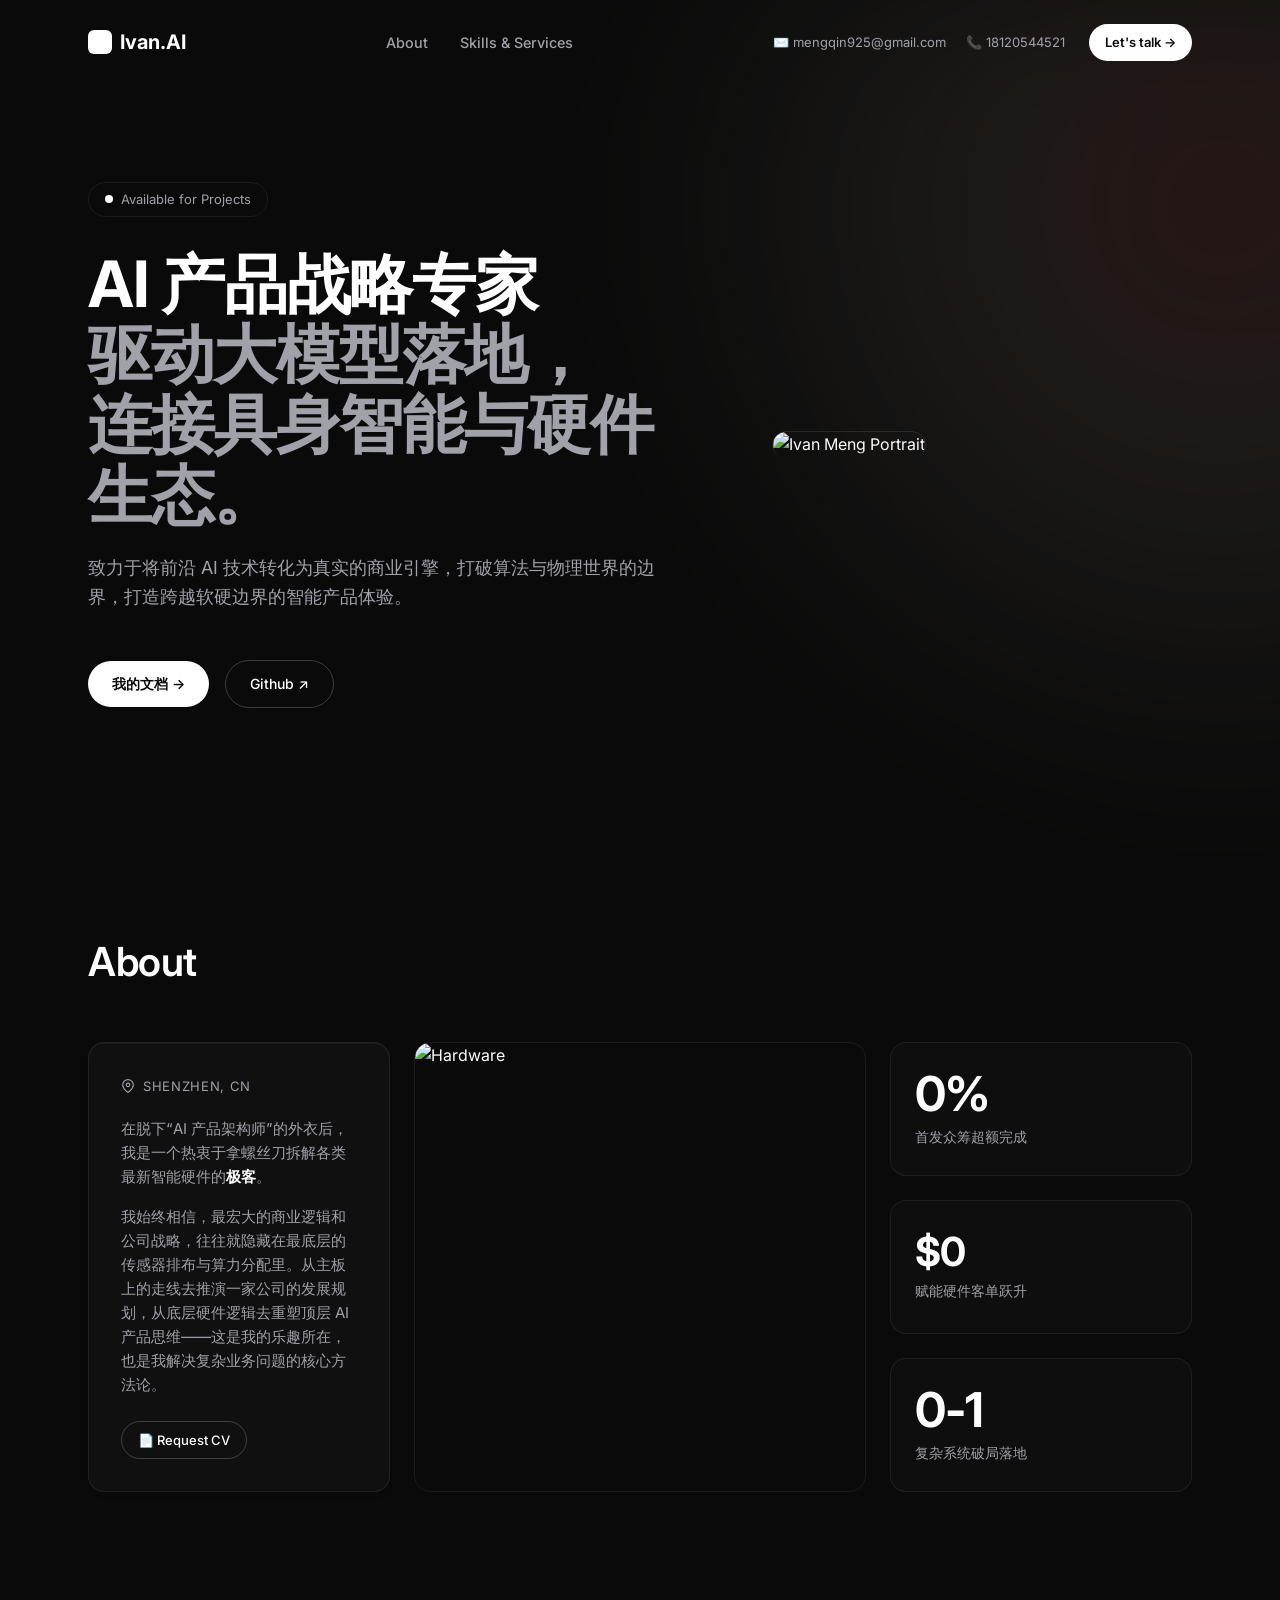
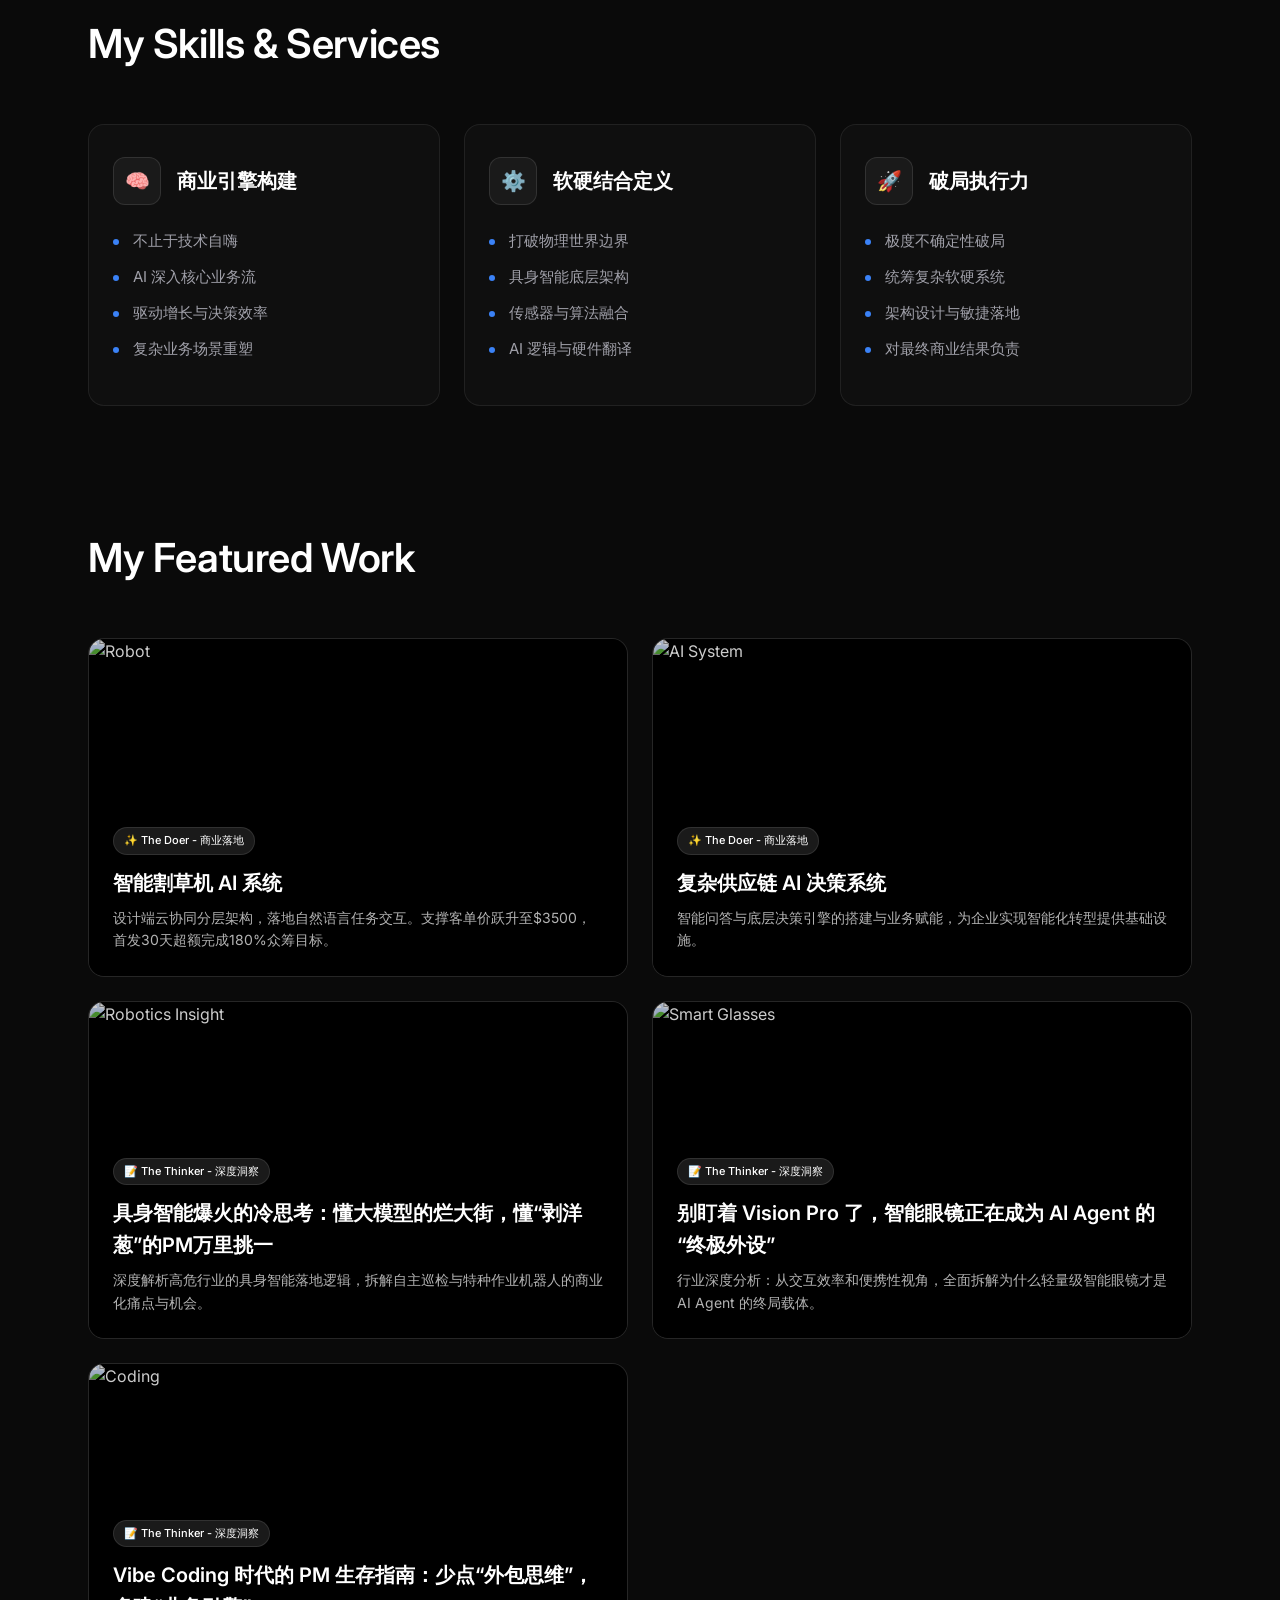
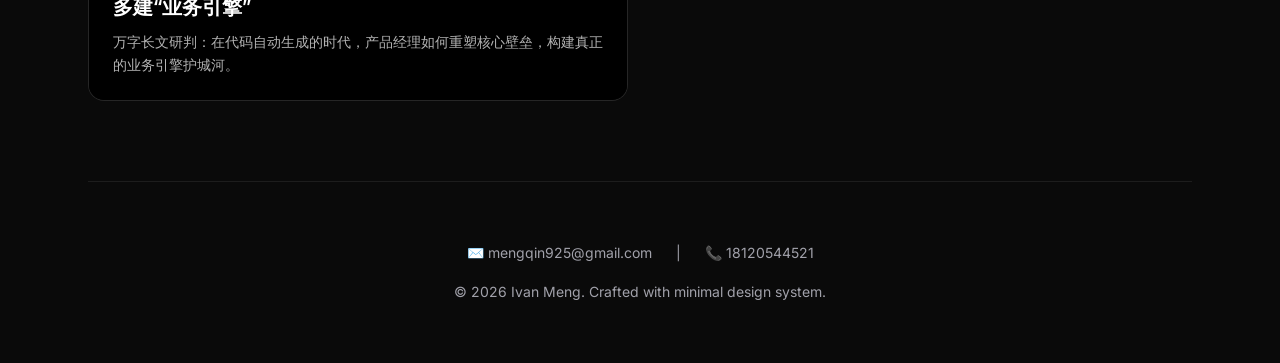
==== index.html @ e485a3a6 "Add files via upload" ====
<!DOCTYPE html>
<html lang="zh-CN">
<head>
  <meta charset="UTF-8">
  <meta name="viewport" content="width=device-width, initial-scale=1.0">
  <title>Ivan Meng | AI 产品战略专家</title>
  
  <link rel="preconnect" href="https://fonts.googleapis.com">
  <link rel="preconnect" href="https://fonts.gstatic.com" crossorigin>
  <link href="https://fonts.googleapis.com/css2?family=Inter:wght@400;500;600;700&display=swap" rel="stylesheet">
  <link rel="stylesheet" href="styles.css">

  
<base target="_blank">
</head>
<body>

  <div class="hero-glow" id="glow"></div>

  <nav id="navbar">
    <div class="container" style="display: flex; justify-content: space-between; align-items: center; width: 100%;">
      <div class="logo">
        <div class="logo-icon"></div>
        Ivan.AI
      </div>
      
      <div class="nav-links">
        <a href="./孟骎_AI产品经理_18120544521.pdf" target="_blank">About</a>
        <a href="https://www.lingguang.com/share/FLASH_APP-42844091-31a5-443f-b839-f3b4b9cdcef857" target="_blank">Skills & Services</a>
      </div>

      <div style="display: flex; align-items: center; gap: 24px;">
        <div class="nav-contacts">
          <a href="mailto:mengqin925@gmail.com">✉️ mengqin925@gmail.com</a>
          <a href="tel:18120544521">📞 18120544521</a>
        </div>
        
        <div class="wechat-wrapper">
          <a href="javascript:void(0)" class="btn-primary" style="padding: 8px 16px; font-size: 13px;">Let's talk →</a>
          <img src="./微信码.jpg" alt="WeChat QR Code" class="wechat-qr">
        </div>
      </div>
    </div>
  </nav>

  <div class="container">
    
    <section class="hero-section">
      <div class="hero-inner">
        <div class="hero-content">
          <div class="status-pill">Available for Projects</div>
          <h1 class="hero-title">AI 产品战略专家<br><span>驱动大模型落地，<br>连接具身智能与硬件生态。</span></h1>
          <p class="hero-desc">致力于将前沿 AI 技术转化为真实的商业引擎，打破算法与物理世界的边界，打造跨越软硬边界的智能产品体验。</p>
          <div class="hero-actions">
            <a href="https://ucnexlehnema.feishu.cn/wiki/YleUwMeBDiUy2dkCQl4c63Kfnoe?from=from_copylink" target="_blank" class="btn-primary">我的文档 →</a>
            <a href="https://github.com/dashboard" target="_blank" class="btn-secondary">Github ↗</a>
          </div>
        </div>
        
        <div class="hero-visual">
          <img src="./image_482949920135382.png" alt="Ivan Meng Portrait">
        </div>
      </div>
    </section>

    <section id="about">
      <h2 class="section-title">About</h2>
      <div class="about-grid">
        <div class="glass-card about-text">
          <div>
            <div class="location-tag">
              <svg width="14" height="14" viewBox="0 0 24 24" fill="none" stroke="currentColor" stroke-width="2"><path d="M21 10c0 7-9 13-9 13s-9-6-9-13a9 9 0 0 1 18 0z"></path><circle cx="12" cy="10" r="3"></circle></svg>
              Shenzhen, CN
            </div>
            <p style="margin-top: 16px;">在脱下“AI 产品架构师”的外衣后，我是一个热衷于拿螺丝刀拆解各类最新智能硬件的<strong>极客</strong>。</p>
            <p style="margin-top: 16px;">我始终相信，最宏大的商业逻辑和公司战略，往往就隐藏在最底层的传感器排布与算力分配里。从主板上的走线去推演一家公司的发展规划，从底层硬件逻辑去重塑顶层 AI 产品思维——这是我的乐趣所在，也是我解决复杂业务问题的核心方法论。</p>
          </div>
          <a href="./孟骎_AI产品经理_18120544521.pdf" target="_blank" class="btn-secondary" style="width: fit-content; font-size: 13px; padding: 8px 16px;">
            📄 Request CV
          </a>
        </div>

        <div class="portrait-container">
          <img src="https://images.unsplash.com/photo-1518770660439-4636190af475?q=80&w=1000&auto=format&fit=crop" class="portrait-base" alt="Hardware">
          <div class="portrait-blur"></div>
        </div>

        <div class="stats-container">
          <div class="stat-item">
            <div class="stat-number"><span data-counter data-value="180">0</span>%</div>
            <div class="stat-label">首发众筹超额完成</div>
          </div>
          <div class="stat-item">
            <div class="stat-number" style="font-size: 40px;">$<span data-counter data-value="3500">0</span></div>
            <div class="stat-label">赋能硬件客单跃升</div>
          </div>
          <div class="stat-item">
            <div class="stat-number">0-1</div>
            <div class="stat-label">复杂系统破局落地</div>
          </div>
        </div>
      </div>
    </section>

    <section id="skills">
      <h2 class="section-title">My Skills & Services</h2>
      <div class="skills-grid">
        <div class="skill-card">
          <div class="skill-header">
            <div class="skill-icon">🧠</div>
            商业引擎构建
          </div>
          <ul class="skill-list">
            <li>不止于技术自嗨</li>
            <li>AI 深入核心业务流</li>
            <li>驱动增长与决策效率</li>
            <li>复杂业务场景重塑</li>
          </ul>
        </div>
        <div class="skill-card">
          <div class="skill-header">
            <div class="skill-icon">⚙️</div>
            软硬结合定义
          </div>
          <ul class="skill-list">
            <li>打破物理世界边界</li>
            <li>具身智能底层架构</li>
            <li>传感器与算法融合</li>
            <li>AI 逻辑与硬件翻译</li>
          </ul>
        </div>
        <div class="skill-card">
          <div class="skill-header">
            <div class="skill-icon">🚀</div>
            破局执行力
          </div>
          <ul class="skill-list">
            <li>极度不确定性破局</li>
            <li>统筹复杂软硬系统</li>
            <li>架构设计与敏捷落地</li>
            <li>对最终商业结果负责</li>
          </ul>
        </div>
      </div>
    </section>

    <section id="projects">
      <h2 class="section-title">My Featured Work</h2>
      <div class="projects-grid">
        
        <div class="project-card">
          <div class="card-image-wrapper">
            <img src="https://images.unsplash.com/photo-1485827404703-89b55fcc595e?q=80&w=1000&auto=format&fit=crop" class="card-image" alt="Robot">
            <div class="card-content">
              <div class="card-tag">✨ The Doer - 商业落地</div>
              <h3 class="card-title">智能割草机 AI 系统</h3>
              <p class="card-desc">设计端云协同分层架构，落地自然语言任务交互。支撑客单价跃升至$3500，首发30天超额完成180%众筹目标。</p>
            </div>
          </div>
        </div>

        <div class="project-card">
          <div class="card-image-wrapper">
            <img src="https://images.unsplash.com/photo-1550751827-4bd374c3f58b?q=80&w=1000&auto=format&fit=crop" class="card-image" alt="AI System">
            <div class="card-content">
              <div class="card-tag">✨ The Doer - 商业落地</div>
              <h3 class="card-title">复杂供应链 AI 决策系统</h3>
              <p class="card-desc">智能问答与底层决策引擎的搭建与业务赋能，为企业实现智能化转型提供基础设施。</p>
            </div>
          </div>
        </div>

        <a href="https://www.woshipm.com/it/6353127.html" target="_blank" class="project-card">
          <div class="card-image-wrapper">
            <img src="https://images.unsplash.com/photo-1589254065878-42c9da997008?q=80&w=1000&auto=format&fit=crop" class="card-image" alt="Robotics Insight">
            <div class="card-arrow"><svg viewBox="0 0 24 24" fill="none" stroke="currentColor" stroke-width="2"><path d="M5 12h14M12 5l7 7-7 7"/></svg></div>
            <div class="card-content">
              <div class="card-tag">📝 The Thinker - 深度洞察</div>
              <h3 class="card-title">具身智能爆火的冷思考：懂大模型的烂大街，懂“剥洋葱”的PM万里挑一</h3>
              <p class="card-desc">深度解析高危行业的具身智能落地逻辑，拆解自主巡检与特种作业机器人的商业化痛点与机会。</p>
            </div>
          </div>
        </a>

        <a href="https://www.woshipm.com/ai/6365580.html" target="_blank" class="project-card">
          <div class="card-image-wrapper">
            <img src="https://images.unsplash.com/photo-1535223289827-42f1e9919769?q=80&w=1000&auto=format&fit=crop" class="card-image" alt="Smart Glasses">
            <div class="card-arrow"><svg viewBox="0 0 24 24" fill="none" stroke="currentColor" stroke-width="2"><path d="M5 12h14M12 5l7 7-7 7"/></svg></div>
            <div class="card-content">
              <div class="card-tag">📝 The Thinker - 深度洞察</div>
              <h3 class="card-title">别盯着 Vision Pro 了，智能眼镜正在成为 AI Agent 的“终极外设”</h3>
              <p class="card-desc">行业深度分析：从交互效率和便携性视角，全面拆解为什么轻量级智能眼镜才是 AI Agent 的终局载体。</p>
            </div>
          </div>
        </a>

        <a href="https://www.woshipm.com/ai/6365542.html" target="_blank" class="project-card">
          <div class="card-image-wrapper">
            <img src="https://images.unsplash.com/photo-1620712943543-bcc4688e7485?q=80&w=1000&auto=format&fit=crop" class="card-image" alt="Coding">
            <div class="card-arrow"><svg viewBox="0 0 24 24" fill="none" stroke="currentColor" stroke-width="2"><path d="M5 12h14M12 5l7 7-7 7"/></svg></div>
            <div class="card-content">
              <div class="card-tag">📝 The Thinker - 深度洞察</div>
              <h3 class="card-title">Vibe Coding 时代的 PM 生存指南：少点“外包思维”，多建“业务引擎”</h3>
              <p class="card-desc">万字长文研判：在代码自动生成的时代，产品经理如何重塑核心壁垒，构建真正的业务引擎护城河。</p>
            </div>
          </div>
        </a>

      </div>
    </section>

    <footer>
      <div class="footer-contacts">
        <a href="mailto:mengqin925@gmail.com">✉️ mengqin925@gmail.com</a>
        <span>|</span>
        <a href="tel:18120544521">📞 18120544521</a>
      </div>
      © 2026 Ivan Meng. Crafted with minimal design system.
    </footer>
  </div>

  
  <script src="script.js"></script>
</body>
</html>
---- styles.css ----
/* =========================================================
   全局样式表 - Ivan Meng Portfolio
   基于 Design System v1.0
   ========================================================= */

/* =========================================================
       1. 全局变量与系统设定 (基于 Design System v1.0)
       ========================================================= */
    :root {
      --bg-main: #0a0a0a;
      --bg-card: #141414;
      --text-main: #ffffff;
      --text-muted: #a1a1aa;
      --accent: #3b82f6;
      --border-subtle: rgba(255, 255, 255, 0.08);
      --container-max: 1200px;
    }

    * {
      margin: 0;
      padding: 0;
      box-sizing: border-box;
    }

    body {
      font-family: 'Inter', -apple-system, BlinkMacSystemFont, 'Segoe UI', sans-serif;
      background-color: var(--bg-main);
      color: var(--text-main);
      line-height: 1.6;
      overflow-x: hidden;
      -webkit-font-smoothing: antialiased;
    }

    a {
      text-decoration: none;
      color: inherit;
    }

    ul {
      list-style: none;
    }

    .container {
      max-width: var(--container-max);
      margin: 0 auto;
      padding: 0 24px;
      position: relative;
      z-index: 10;
    }

    @media (min-width: 768px) {
      .container {
        padding: 0 48px;
      }
    }

    /* =========================================================
       2. 导航栏交互 (Nav)
       ========================================================= */
    nav {
      position: fixed;
      top: 0;
      left: 0;
      right: 0;
      z-index: 50;
      padding: 24px;
      transition: all 0.4s cubic-bezier(0.23, 1, 0.32, 1);
      display: flex;
      justify-content: space-between;
      align-items: center;
    }

    .nav-scrolled {
      background: rgba(10, 10, 10, 0.8);
      backdrop-filter: blur(20px) saturate(180%);
      -webkit-backdrop-filter: blur(20px) saturate(180%);
      border-bottom: 1px solid var(--border-subtle);
      padding: 16px 24px;
    }

    .logo {
      font-weight: 700;
      font-size: 1.25rem;
      display: flex;
      align-items: center;
      gap: 8px;
    }

    .logo-icon {
      width: 24px; height: 24px; background: #fff; border-radius: 6px;
    }

    .nav-links {
      display: none;
      gap: 32px;
      color: var(--text-muted);
      font-size: 0.9rem;
      font-weight: 500;
      align-items: center;
    }

    .nav-links a:hover {
      color: var(--text-main);
      transition: color 0.3s ease;
    }
    
    .nav-contacts {
      display: none;
      align-items: center;
      gap: 20px;
      font-size: 13px;
      color: var(--text-muted);
    }
    .nav-contacts a:hover { color: var(--text-main); }

    /* 微信二维码悬停容器 */
    .wechat-wrapper {
      position: relative;
      display: inline-flex;
    }
    .wechat-qr {
      position: absolute;
      top: calc(100% + 15px);
      right: 0;
      width: 220px;
      border-radius: 12px;
      box-shadow: 0 20px 40px rgba(0,0,0,0.9);
      opacity: 0;
      visibility: hidden;
      transform: translateY(-10px) scale(0.95);
      transition: all 0.3s cubic-bezier(0.23, 1, 0.32, 1);
      z-index: 100;
      border: 1px solid rgba(255,255,255,0.15);
      pointer-events: none;
    }
    .wechat-wrapper:hover .wechat-qr {
      opacity: 1;
      visibility: visible;
      transform: translateY(0) scale(1);
    }

    @media (min-width: 1024px) {
      .nav-links { display: flex; }
      .nav-contacts { display: flex; }
    }

    /* 按钮系统 */
    .btn-primary {
      display: inline-flex; align-items: center; gap: 8px;
      padding: 12px 24px; background: #ffffff; color: #0a0a0a;
      font-size: 14px; font-weight: 600; border-radius: 9999px;
      border: none; cursor: pointer; transition: all 0.3s cubic-bezier(0.23, 1, 0.32, 1);
    }
    .btn-primary:hover {
      transform: scale(1.02); box-shadow: 0 0 20px rgba(255, 255, 255, 0.3);
    }

    .btn-secondary {
      display: inline-flex; align-items: center; gap: 8px;
      padding: 12px 24px; background: transparent; color: #ffffff;
      font-size: 14px; font-weight: 500; border-radius: 9999px;
      border: 1px solid rgba(255, 255, 255, 0.2); cursor: pointer;
      transition: all 0.3s ease;
    }
    .btn-secondary:hover {
      background: rgba(255, 255, 255, 0.1); border-color: rgba(255, 255, 255, 0.3);
    }

    /* =========================================================
       3. 首屏强光晕排版与右侧人像 (Hero Section)
       ========================================================= */
    .hero-section {
      padding: 180px 0 100px;
      position: relative;
      min-height: 90vh;
      display: flex;
      align-items: center;
    }

    .hero-glow {
      position: absolute; 
      right: -15%; 
      top: -5%;
      width: 1000px; 
      height: 1000px;
      background: radial-gradient(circle at 75% 25%, rgba(220, 50, 50, 0.2) 0%, rgba(255, 235, 210, 0.1) 20%, transparent 60%);
      filter: blur(90px); 
      pointer-events: none;
      z-index: 0;
      opacity: 0.8;
      animation: pulse-glow 6s ease-in-out infinite alternate;
    }
    
    @keyframes pulse-glow {
      0% { opacity: 0.7; transform: scale(1); }
      100% { opacity: 1; transform: scale(1.05); }
    }

    /* 双栏容器 */
    .hero-inner {
      display: flex;
      justify-content: space-between;
      align-items: center;
      gap: 60px;
      width: 100%;
    }

    .hero-content {
      position: relative; z-index: 10;
      flex: 1;
      max-width: 680px;
    }

    /* 右侧人像渲染样式 */
    .hero-visual {
      position: relative; 
      z-index: 10;
      flex: 1;
      max-width: 420px;
      animation: float 6s ease-in-out infinite;
    }

    .hero-visual img {
      width: 100%;
      height: auto;
      border-radius: 24px;
      border: 1px solid rgba(255, 255, 255, 0.1);
      /* 匹配红色主基调的阴影渲染 */
      box-shadow: 0 30px 60px -15px rgba(220, 30, 30, 0.25), 0 20px 40px -10px rgba(0, 0, 0, 0.8);
      /* 底部渐隐融入黑底 */
      -webkit-mask-image: linear-gradient(to bottom, rgba(0,0,0,1) 70%, rgba(0,0,0,0) 100%);
      mask-image: linear-gradient(to bottom, rgba(0,0,0,1) 70%, rgba(0,0,0,0) 100%);
    }

    @keyframes float {
      0% { transform: translateY(0px); }
      50% { transform: translateY(-15px); }
      100% { transform: translateY(0px); }
    }

    @media (max-width: 992px) {
      .hero-inner { flex-direction: column; align-items: flex-start; }
      .hero-visual { max-width: 100%; margin-top: 40px; }
    }

    .status-pill {
      display: inline-flex; align-items: center; gap: 8px;
      padding: 6px 16px; border: 1px solid var(--border-subtle);
      border-radius: 999px; font-size: 13px; color: var(--text-muted);
      margin-bottom: 32px; backdrop-filter: blur(10px);
    }
    .status-pill::before {
      content: ''; width: 8px; height: 8px; background: #fff; border-radius: 50%;
    }

    .hero-title {
      font-size: clamp(40px, 6vw, 64px);
      font-weight: 700; line-height: 1.1; letter-spacing: -0.02em;
      margin-bottom: 24px;
    }
    .hero-title span { color: var(--text-muted); }

    .hero-desc {
      font-size: 18px; color: var(--text-muted); max-width: 600px;
      margin-bottom: 48px; line-height: 1.6;
    }

    .hero-actions { display: flex; gap: 16px; align-items: center; flex-wrap: wrap; }

    /* =========================================================
       4. 关于我 (Bento Grid & Motion Blur)
       ========================================================= */
    .section-title {
      font-size: 40px; font-weight: 600; letter-spacing: -0.01em;
      margin-bottom: 48px; margin-top: 120px;
    }

    .about-grid {
      display: grid;
      grid-template-columns: 1fr;
      gap: 24px;
    }
    @media (min-width: 1024px) {
      .about-grid { grid-template-columns: 1fr 1.5fr 1fr; }
    }

    .glass-card {
      background: rgba(20, 20, 20, 0.6);
      backdrop-filter: blur(20px) saturate(180%);
      -webkit-backdrop-filter: blur(20px) saturate(180%);
      border: 1px solid var(--border-subtle); border-radius: 16px;
      box-shadow: 0 4px 6px -1px rgba(0,0,0,0.1), inset 0 1px 0 0 rgba(255,255,255,0.05);
      padding: 32px;
      will-change: transform; transform: translateZ(0); transition: all 0.4s cubic-bezier(0.23, 1, 0.32, 1);
    }
    .glass-card:hover {
      background: rgba(25, 25, 25, 0.7); border-color: rgba(255, 255, 255, 0.12);
      transform: translateY(-2px);
    }

    .about-text { display: flex; flex-direction: column; justify-content: space-between; gap: 24px; }
    .about-text p { color: var(--text-muted); font-size: 15px; }
    .about-text strong { color: var(--text-main); }
    
    .location-tag { display: inline-flex; align-items: center; gap: 8px; color: var(--text-muted); font-size: 13px; text-transform: uppercase; letter-spacing: 0.05em; }

    .portrait-container {
      position: relative; overflow: hidden; border-radius: 16px;
      min-height: 300px; height: 100%; border: 1px solid var(--border-subtle);
    }
    .portrait-base {
      width: 100%; height: 100%; object-fit: cover; filter: contrast(1.1) saturate(1.2); position: absolute; inset: 0;
    }
    .portrait-blur {
      position: absolute; inset: 0;
      background: url('https://images.unsplash.com/photo-1518770660439-4636190af475?q=80&w=1000&auto=format&fit=crop') center/cover;
      filter: blur(20px) brightness(1.3) saturate(1.5);
      opacity: 0.6; mix-blend-mode: screen;
      transform: translateX(30px) scale(1.1);
      mask-image: linear-gradient(to right, transparent 0%, rgba(0,0,0,0.5) 30%, black 100%);
      -webkit-mask-image: linear-gradient(to right, transparent 0%, rgba(0,0,0,0.5) 30%, black 100%);
      animation: drift 6s ease-in-out infinite;
    }
    @keyframes drift {
      0%, 100% { transform: translateX(20px) scale(1.1); }
      50% { transform: translateX(40px) scale(1.15); }
    }

    .stats-container { display: flex; flex-direction: column; gap: 24px; }
    .stat-item {
      flex: 1; padding: 24px; background: rgba(20,20,20,0.4); border-radius: 16px;
      border: 1px solid var(--border-subtle); display: flex; flex-direction: column; justify-content: center;
    }
    .stat-number { font-size: 48px; font-weight: 700; line-height: 1; margin-bottom: 8px; letter-spacing: -0.02em; }
    .stat-label { color: var(--text-muted); font-size: 14px; }

    /* =========================================================
       5. 核心能力 (Skills & Services)
       ========================================================= */
    .skills-grid { display: grid; grid-template-columns: 1fr; gap: 24px; }
    @media (min-width: 768px) { .skills-grid { grid-template-columns: repeat(3, 1fr); } }

    .skill-card {
      padding: 32px 24px; background: rgba(20, 20, 20, 0.5); border: 1px solid var(--border-subtle);
      border-radius: 16px; transition: all 0.4s cubic-bezier(0.23, 1, 0.32, 1);
    }
    .skill-card:hover { background: rgba(25, 25, 25, 0.8); border-color: rgba(255,255,255,0.1); transform: translateY(-4px); }
    
    .skill-header { display: flex; align-items: center; gap: 16px; margin-bottom: 24px; font-size: 20px; font-weight: 600; }
    .skill-icon { width: 48px; height: 48px; display: flex; align-items: center; justify-content: center; background: rgba(255,255,255,0.05); border-radius: 12px; border: 1px solid rgba(255,255,255,0.1); }
    
    .skill-list { padding-left: 0; }
    .skill-list li { position: relative; padding-left: 20px; margin-bottom: 12px; font-size: 15px; color: var(--text-muted); }
    .skill-list li::before { content: ''; position: absolute; left: 0; top: 10px; width: 6px; height: 6px; background: var(--accent); border-radius: 50%; }

    /* =========================================================
       6. 作品集 (Featured Projects)
       ========================================================= */
    .projects-grid { display: grid; grid-template-columns: 1fr; gap: 24px; }
    @media (min-width: 768px) { .projects-grid { grid-template-columns: repeat(2, 1fr); } }

    .project-card {
      display: block; position: relative; border-radius: 16px; overflow: hidden; background: var(--bg-card);
      border: 1px solid var(--border-subtle); transition: transform 0.4s cubic-bezier(0.23, 1, 0.32, 1); cursor: pointer;
    }
    .project-card:hover { transform: translateY(-8px); border-color: rgba(255,255,255,0.15); }
    
    .card-image-wrapper { position: relative; overflow: hidden; aspect-ratio: 16/10; background: #000; }
    .card-image { width: 100%; height: 100%; object-fit: cover; opacity: 0.8; transition: transform 0.6s cubic-bezier(0.23, 1, 0.32, 1); }
    .project-card:hover .card-image { transform: scale(1.05); opacity: 1; }
    
    .card-image-wrapper::after { content: ''; position: absolute; bottom: 0; left: 0; right: 0; height: 60%; background: linear-gradient(to top, rgba(0,0,0,0.8), transparent); pointer-events: none; }
    
    .card-arrow {
      position: absolute; top: 20px; right: 20px; width: 44px; height: 44px;
      background: rgba(255, 255, 255, 0.1); backdrop-filter: blur(10px); border: 1px solid rgba(255,255,255,0.1);
      border-radius: 50%; display: flex; align-items: center; justify-content: center;
      opacity: 0; transform: translate(-10px, 10px); transition: all 0.3s cubic-bezier(0.23, 1, 0.32, 1); z-index: 2;
    }
    .card-arrow svg { width: 20px; height: 20px; color: white; transform: rotate(-45deg); transition: transform 0.3s ease; }
    .project-card:hover .card-arrow { opacity: 1; transform: translate(0, 0); }
    .project-card:hover .card-arrow svg { transform: rotate(0deg); }

    .card-content { padding: 24px; position: absolute; bottom: 0; left: 0; right: 0; z-index: 2; }
    .card-tag { display: inline-flex; align-items: center; gap: 6px; padding: 4px 10px; background: rgba(255,255,255,0.1); backdrop-filter: blur(4px); border: 1px solid rgba(255,255,255,0.1); border-radius: 99px; font-size: 11px; font-weight: 500; color: #fff; margin-bottom: 12px; }
    .card-title { font-size: 20px; font-weight: 600; margin-bottom: 8px; color: #fff; }
    .card-desc { font-size: 14px; color: rgba(255,255,255,0.7); display: -webkit-box; -webkit-line-clamp: 2; -webkit-box-orient: vertical; overflow: hidden; }

    /* 底部 */
    footer { padding: 60px 0; text-align: center; color: var(--text-muted); font-size: 14px; margin-top: 80px; border-top: 1px solid var(--border-subtle); }
    .footer-contacts { display: flex; justify-content: center; gap: 24px; margin-bottom: 16px; }
    .footer-contacts a:hover { color: var(--text-main); }
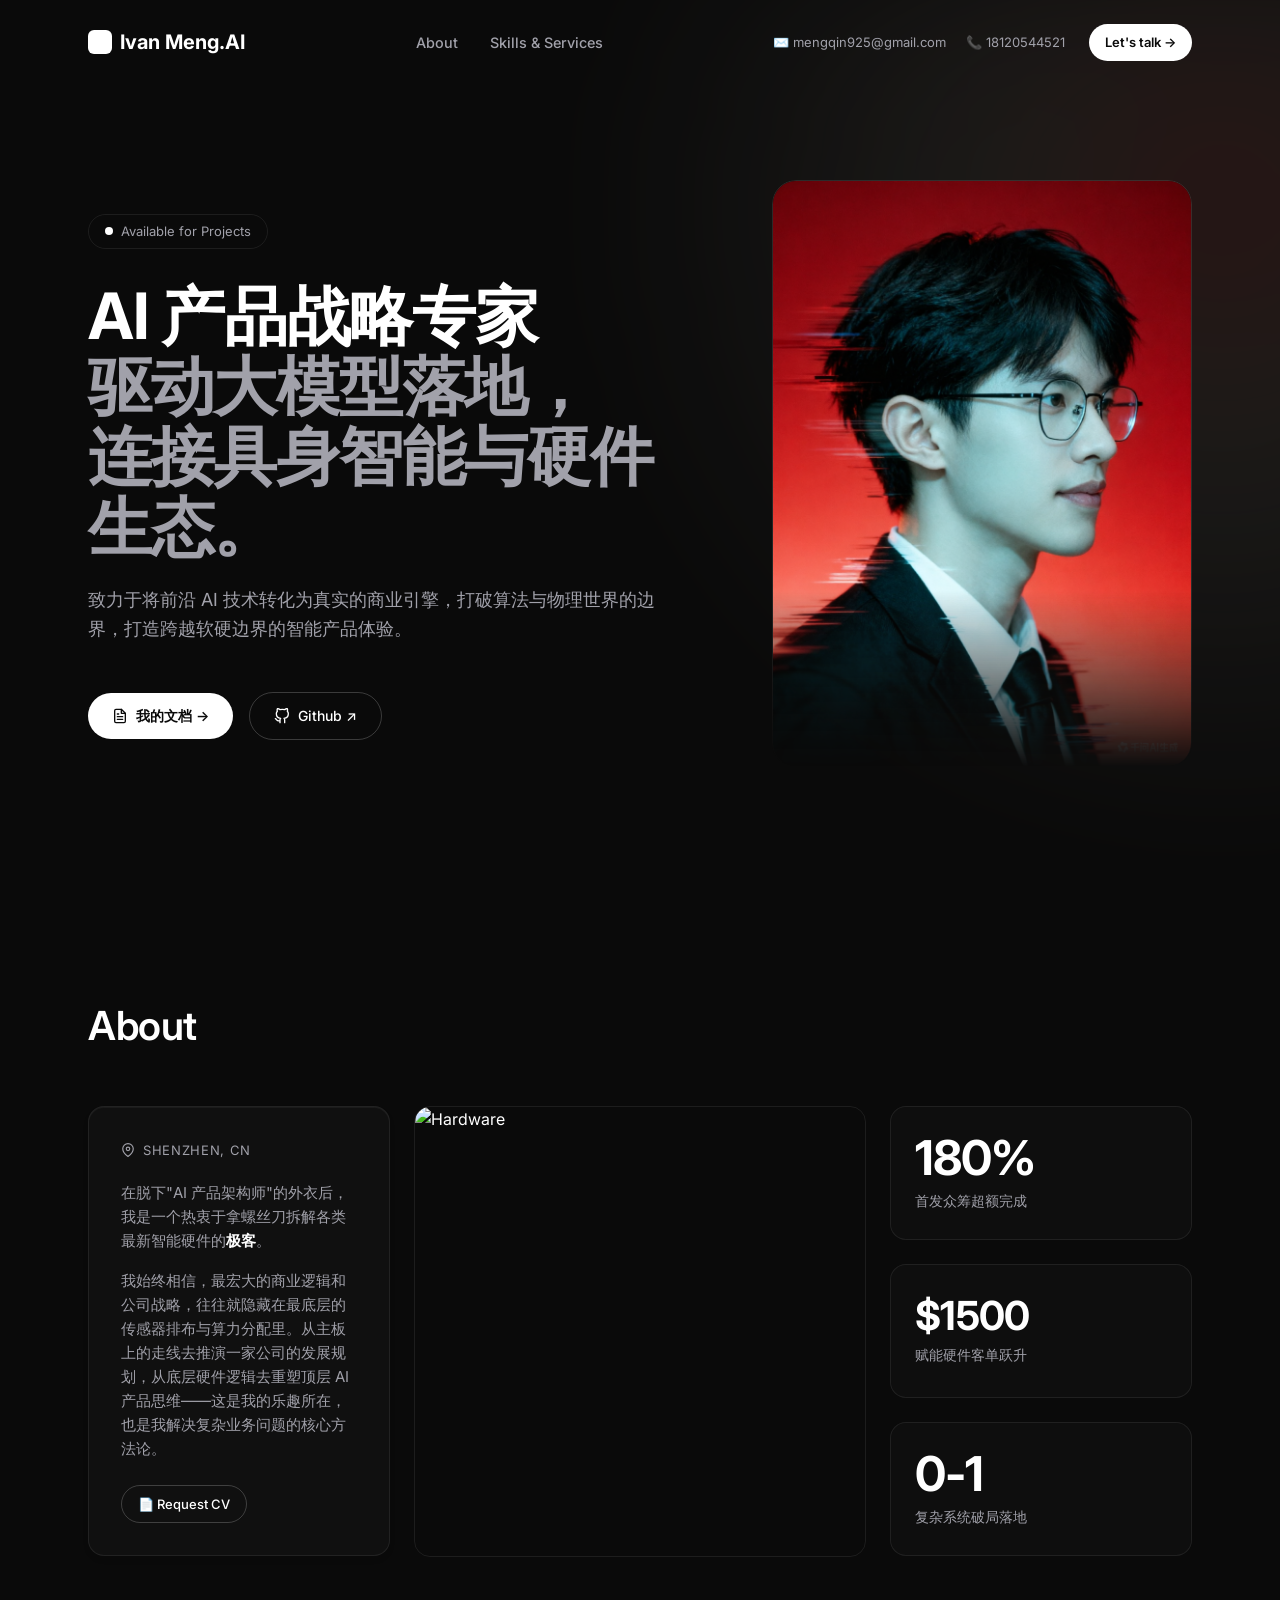
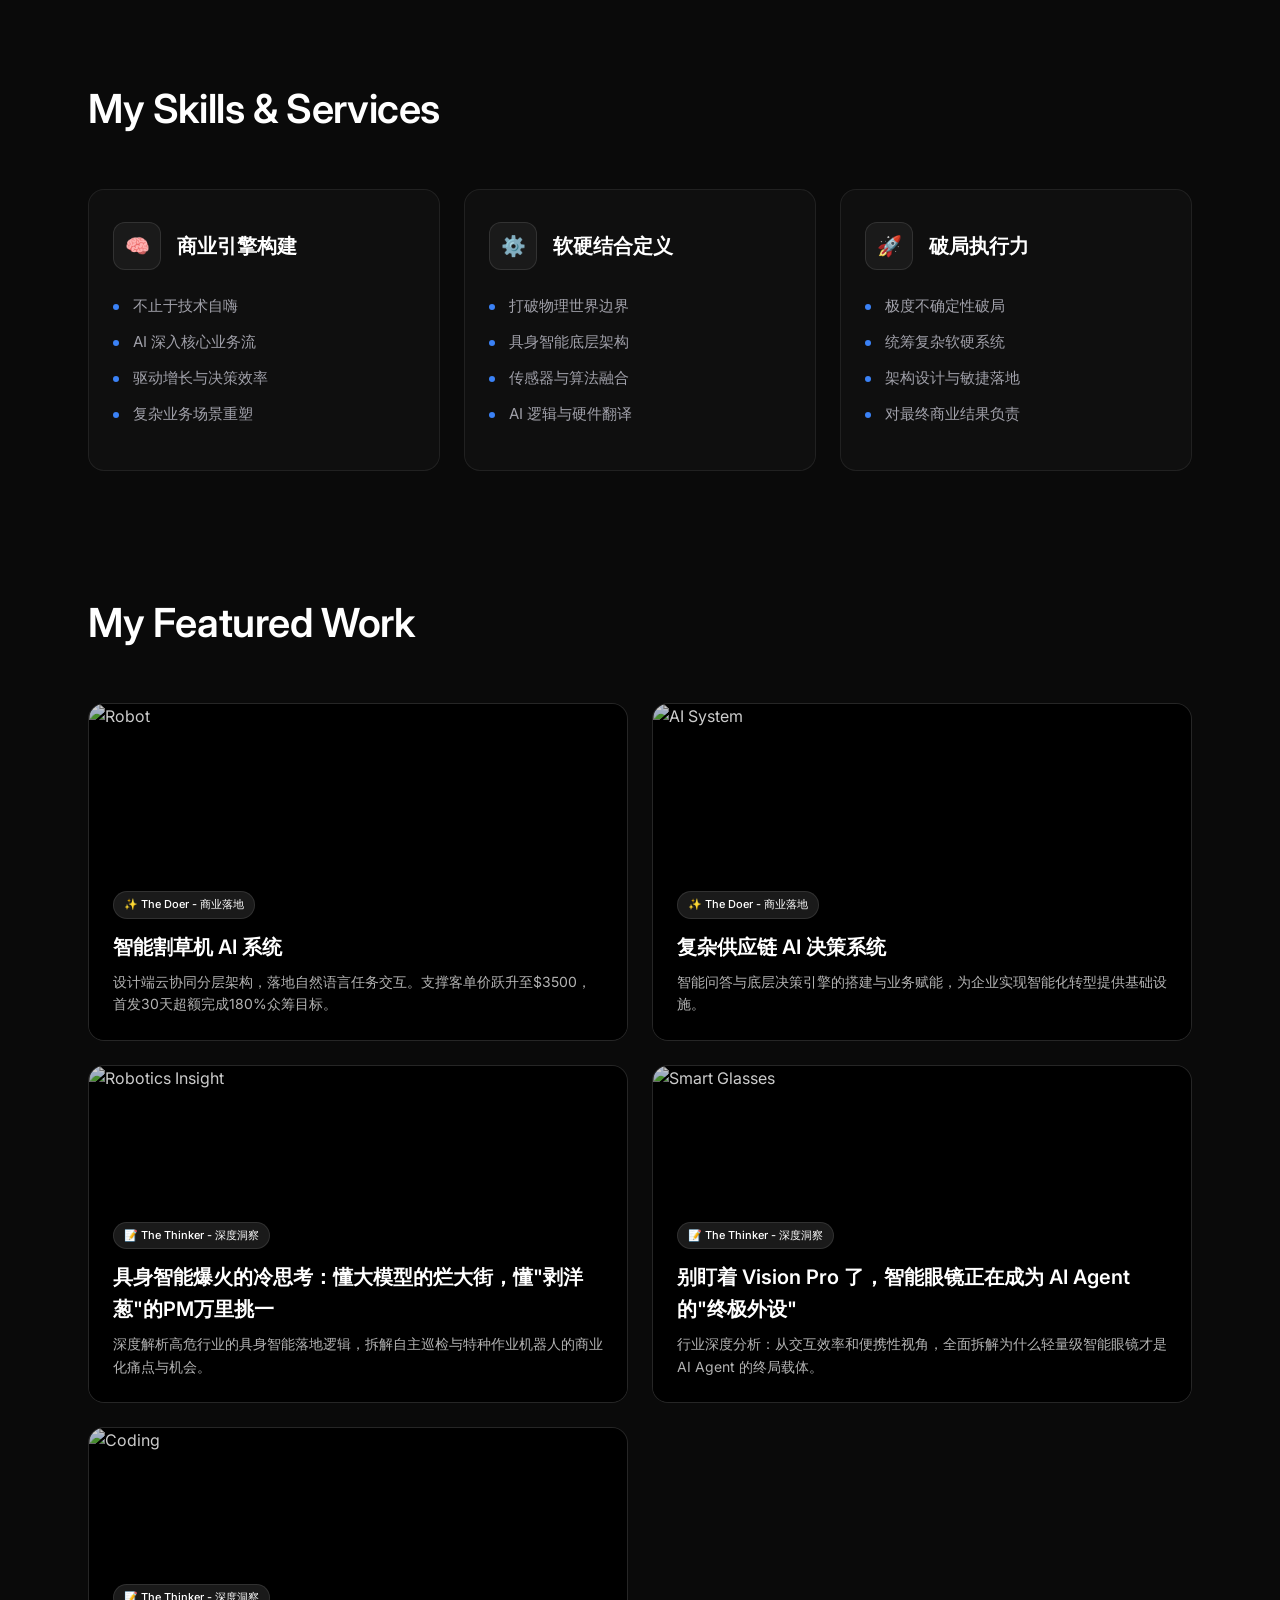
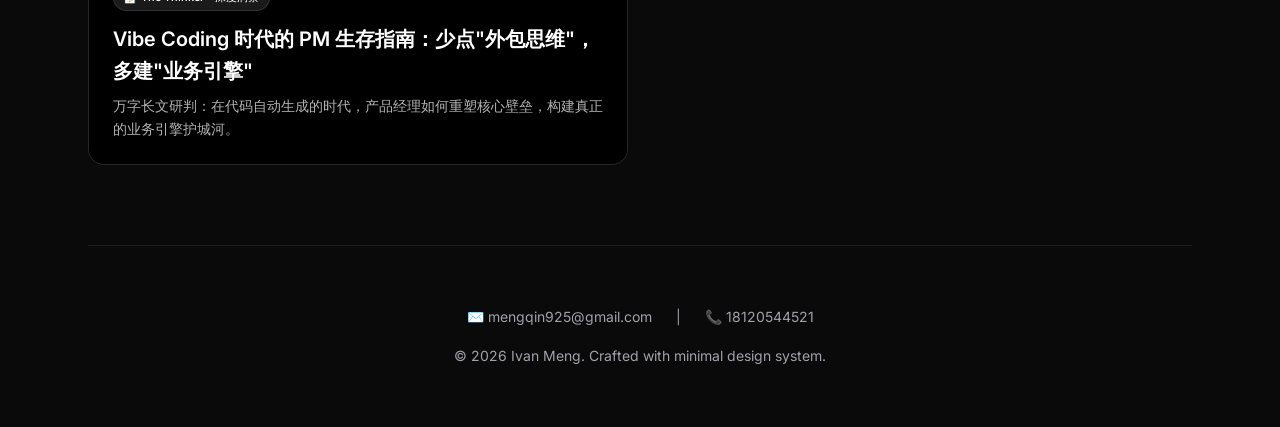
==== commit 2842f86e: "细节修改" ====
--- a/index.html
+++ b/index.html
@@ -21,12 +21,32 @@
     <div class="container" style="display: flex; justify-content: space-between; align-items: center; width: 100%;">
       <div class="logo">
         <div class="logo-icon"></div>
-        Ivan.AI
+        Ivan Meng.AI
       </div>
       
       <div class="nav-links">
-        <a href="./孟骎_AI产品经理_18120544521.pdf" target="_blank">About</a>
-        <a href="https://www.lingguang.com/share/FLASH_APP-42844091-31a5-443f-b839-f3b4b9cdcef857" target="_blank">Skills & Services</a>
+        <div class="dropdown">
+          <a href="#" class="dropdown-trigger">About</a>
+          <div class="dropdown-menu">
+            <a href="./孟骎_AI产品经理_18120544521.pdf" target="_blank">
+              <span class="dropdown-icon">📄</span>
+              我的简历
+            </a>
+          </div>
+        </div>
+        <div class="dropdown">
+          <a href="#" class="dropdown-trigger">Skills & Services</a>
+          <div class="dropdown-menu">
+            <a href="https://www.lingguang.com/share/FLASH_APP-42844091-31a5-443f-b839-f3b4b9cdcef857" target="_blank">
+              <span class="dropdown-icon">🧮</span>
+              显存计算器
+            </a>
+            <a href="http://101.37.77.77/" target="_blank">
+              <span class="dropdown-icon">⏱️</span>
+              时律
+            </a>
+          </div>
+        </div>
       </div>
 
       <div style="display: flex; align-items: center; gap: 24px;">
@@ -52,8 +72,14 @@
           <h1 class="hero-title">AI 产品战略专家<br><span>驱动大模型落地，<br>连接具身智能与硬件生态。</span></h1>
           <p class="hero-desc">致力于将前沿 AI 技术转化为真实的商业引擎，打破算法与物理世界的边界，打造跨越软硬边界的智能产品体验。</p>
           <div class="hero-actions">
-            <a href="https://ucnexlehnema.feishu.cn/wiki/YleUwMeBDiUy2dkCQl4c63Kfnoe?from=from_copylink" target="_blank" class="btn-primary">我的文档 →</a>
-            <a href="https://github.com/dashboard" target="_blank" class="btn-secondary">Github ↗</a>
+            <a href="https://ucnexlehnema.feishu.cn/wiki/YleUwMeBDiUy2dkCQl4c63Kfnoe?from=from_copylink" target="_blank" class="btn-primary">
+              <svg class="btn-icon" viewBox="0 0 24 24" fill="none" stroke="currentColor" stroke-width="2" stroke-linecap="round" stroke-linejoin="round"><path d="M14 2H6a2 2 0 0 0-2 2v16a2 2 0 0 0 2 2h12a2 2 0 0 0 2-2V8z"></path><polyline points="14 2 14 8 20 8"></polyline><line x1="16" y1="13" x2="8" y2="13"></line><line x1="16" y1="17" x2="8" y2="17"></line><polyline points="10 9 9 9 8 9"></polyline></svg>
+              我的文档 →
+            </a>
+            <a href="https://github.com/dashboard" target="_blank" class="btn-secondary">
+              <svg class="btn-icon" viewBox="0 0 24 24" fill="none" stroke="currentColor" stroke-width="2" stroke-linecap="round" stroke-linejoin="round"><path d="M9 19c-5 1.5-5-2.5-7-3m14 6v-3.87a3.37 3.37 0 0 0-.94-2.61c3.14-.35 6.44-1.54 6.44-7A5.44 5.44 0 0 0 20 4.77 5.07 5.07 0 0 0 19.91 1S18.73.65 16 2.48a13.38 13.38 0 0 0-7 0C6.27.65 5.09 1 5.09 1A5.07 5.07 0 0 0 5 4.77a5.44 5.44 0 0 0-1.5 3.78c0 5.42 3.3 6.61 6.44 7A3.37 3.37 0 0 0 9 18.13V22"></path></svg>
+              Github ↗
+            </a>
           </div>
         </div>
         
@@ -72,7 +98,7 @@
               <svg width="14" height="14" viewBox="0 0 24 24" fill="none" stroke="currentColor" stroke-width="2"><path d="M21 10c0 7-9 13-9 13s-9-6-9-13a9 9 0 0 1 18 0z"></path><circle cx="12" cy="10" r="3"></circle></svg>
               Shenzhen, CN
             </div>
-            <p style="margin-top: 16px;">在脱下“AI 产品架构师”的外衣后，我是一个热衷于拿螺丝刀拆解各类最新智能硬件的<strong>极客</strong>。</p>
+            <p style="margin-top: 16px;">在脱下"AI 产品架构师"的外衣后，我是一个热衷于拿螺丝刀拆解各类最新智能硬件的<strong>极客</strong>。</p>
             <p style="margin-top: 16px;">我始终相信，最宏大的商业逻辑和公司战略，往往就隐藏在最底层的传感器排布与算力分配里。从主板上的走线去推演一家公司的发展规划，从底层硬件逻辑去重塑顶层 AI 产品思维——这是我的乐趣所在，也是我解决复杂业务问题的核心方法论。</p>
           </div>
           <a href="./孟骎_AI产品经理_18120544521.pdf" target="_blank" class="btn-secondary" style="width: fit-content; font-size: 13px; padding: 8px 16px;">
@@ -87,11 +113,11 @@
 
         <div class="stats-container">
           <div class="stat-item">
-            <div class="stat-number"><span data-counter data-value="180">0</span>%</div>
+            <div class="stat-number"><span data-counter data-value="180">180</span>%</div>
             <div class="stat-label">首发众筹超额完成</div>
           </div>
           <div class="stat-item">
-            <div class="stat-number" style="font-size: 40px;">$<span data-counter data-value="3500">0</span></div>
+            <div class="stat-number" style="font-size: 40px;">$<span data-counter data-value="1500">1500</span></div>
             <div class="stat-label">赋能硬件客单跃升</div>
           </div>
           <div class="stat-item">
@@ -176,7 +202,7 @@
             <div class="card-arrow"><svg viewBox="0 0 24 24" fill="none" stroke="currentColor" stroke-width="2"><path d="M5 12h14M12 5l7 7-7 7"/></svg></div>
             <div class="card-content">
               <div class="card-tag">📝 The Thinker - 深度洞察</div>
-              <h3 class="card-title">具身智能爆火的冷思考：懂大模型的烂大街，懂“剥洋葱”的PM万里挑一</h3>
+              <h3 class="card-title">具身智能爆火的冷思考：懂大模型的烂大街，懂"剥洋葱"的PM万里挑一</h3>
               <p class="card-desc">深度解析高危行业的具身智能落地逻辑，拆解自主巡检与特种作业机器人的商业化痛点与机会。</p>
             </div>
           </div>
@@ -188,7 +214,7 @@
             <div class="card-arrow"><svg viewBox="0 0 24 24" fill="none" stroke="currentColor" stroke-width="2"><path d="M5 12h14M12 5l7 7-7 7"/></svg></div>
             <div class="card-content">
               <div class="card-tag">📝 The Thinker - 深度洞察</div>
-              <h3 class="card-title">别盯着 Vision Pro 了，智能眼镜正在成为 AI Agent 的“终极外设”</h3>
+              <h3 class="card-title">别盯着 Vision Pro 了，智能眼镜正在成为 AI Agent 的"终极外设"</h3>
               <p class="card-desc">行业深度分析：从交互效率和便携性视角，全面拆解为什么轻量级智能眼镜才是 AI Agent 的终局载体。</p>
             </div>
           </div>
@@ -200,7 +226,7 @@
             <div class="card-arrow"><svg viewBox="0 0 24 24" fill="none" stroke="currentColor" stroke-width="2"><path d="M5 12h14M12 5l7 7-7 7"/></svg></div>
             <div class="card-content">
               <div class="card-tag">📝 The Thinker - 深度洞察</div>
-              <h3 class="card-title">Vibe Coding 时代的 PM 生存指南：少点“外包思维”，多建“业务引擎”</h3>
+              <h3 class="card-title">Vibe Coding 时代的 PM 生存指南：少点"外包思维"，多建"业务引擎"</h3>
               <p class="card-desc">万字长文研判：在代码自动生成的时代，产品经理如何重塑核心壁垒，构建真正的业务引擎护城河。</p>
             </div>
           </div>
--- a/styles.css
+++ b/styles.css
@@ -166,6 +166,21 @@
       background: rgba(255, 255, 255, 0.1); border-color: rgba(255, 255, 255, 0.3);
     }
 
+    /* 按钮图标样式 */
+    .btn-icon {
+      width: 16px;
+      height: 16px;
+      flex-shrink: 0;
+    }
+
+    .btn-primary .btn-icon {
+      color: #0a0a0a;
+    }
+
+    .btn-secondary .btn-icon {
+      color: #ffffff;
+    }
+
     /* =========================================================
        3. 首屏强光晕排版与右侧人像 (Hero Section)
        ========================================================= */
@@ -389,4 +404,92 @@
     /* 底部 */
     footer { padding: 60px 0; text-align: center; color: var(--text-muted); font-size: 14px; margin-top: 80px; border-top: 1px solid var(--border-subtle); }
     .footer-contacts { display: flex; justify-content: center; gap: 24px; margin-bottom: 16px; }
-    .footer-contacts a:hover { color: var(--text-main); }+    .footer-contacts a:hover { color: var(--text-main); }
+
+/* =========================================================
+   7. 优雅下拉菜单样式 (Refined Dropdown)
+   ========================================================= */
+.dropdown {
+  position: relative;
+  display: inline-block;
+}
+
+.dropdown-menu {
+  position: absolute;
+  top: calc(100% + 12px);
+  left: 50%;
+  transform: translateX(-50%) translateY(-8px);
+  min-width: 180px;
+  padding: 8px;
+  background: rgba(28, 28, 30, 0.95);
+  backdrop-filter: blur(24px) saturate(180%);
+  -webkit-backdrop-filter: blur(24px) saturate(180%);
+  border: 1px solid rgba(255, 255, 255, 0.12);
+  border-radius: 14px;
+  box-shadow: 
+    0 20px 40px -8px rgba(0, 0, 0, 0.6),
+    0 0 0 1px rgba(255, 255, 255, 0.05) inset;
+  opacity: 0;
+  visibility: hidden;
+  transition: all 0.25s cubic-bezier(0.23, 1, 0.32, 1);
+  z-index: 100;
+}
+
+.dropdown:hover .dropdown-menu {
+  opacity: 1;
+  visibility: visible;
+  transform: translateX(-50%) translateY(0);
+}
+
+.dropdown-menu a {
+  display: flex;
+  align-items: center;
+  gap: 12px;
+  padding: 10px 14px;
+  margin: 2px 0;
+  color: rgba(255, 255, 255, 0.75);
+  font-size: 14px;
+  font-weight: 500;
+  border-radius: 10px;
+  transition: all 0.2s ease;
+  white-space: nowrap;
+  letter-spacing: 0.01em;
+}
+
+.dropdown-menu a:hover {
+  color: #ffffff;
+  background: rgba(255, 255, 255, 0.08);
+  transform: translateX(2px);
+}
+
+.dropdown-icon {
+  font-size: 16px;
+  line-height: 1;
+  opacity: 0.9;
+}
+
+.dropdown-trigger {
+  cursor: default;
+  transition: all 0.3s ease;
+  position: relative;
+}
+
+.dropdown:hover .dropdown-trigger {
+  color: var(--text-main);
+  opacity: 1;
+}
+
+/* 下拉菜单顶部小三角 */
+.dropdown-menu::before {
+  content: '';
+  position: absolute;
+  top: -5px;
+  left: 50%;
+  transform: translateX(-50%) rotate(45deg);
+  width: 10px;
+  height: 10px;
+  background: rgba(28, 28, 30, 0.95);
+  border-left: 1px solid rgba(255, 255, 255, 0.12);
+  border-top: 1px solid rgba(255, 255, 255, 0.12);
+  backdrop-filter: blur(24px);
+}
